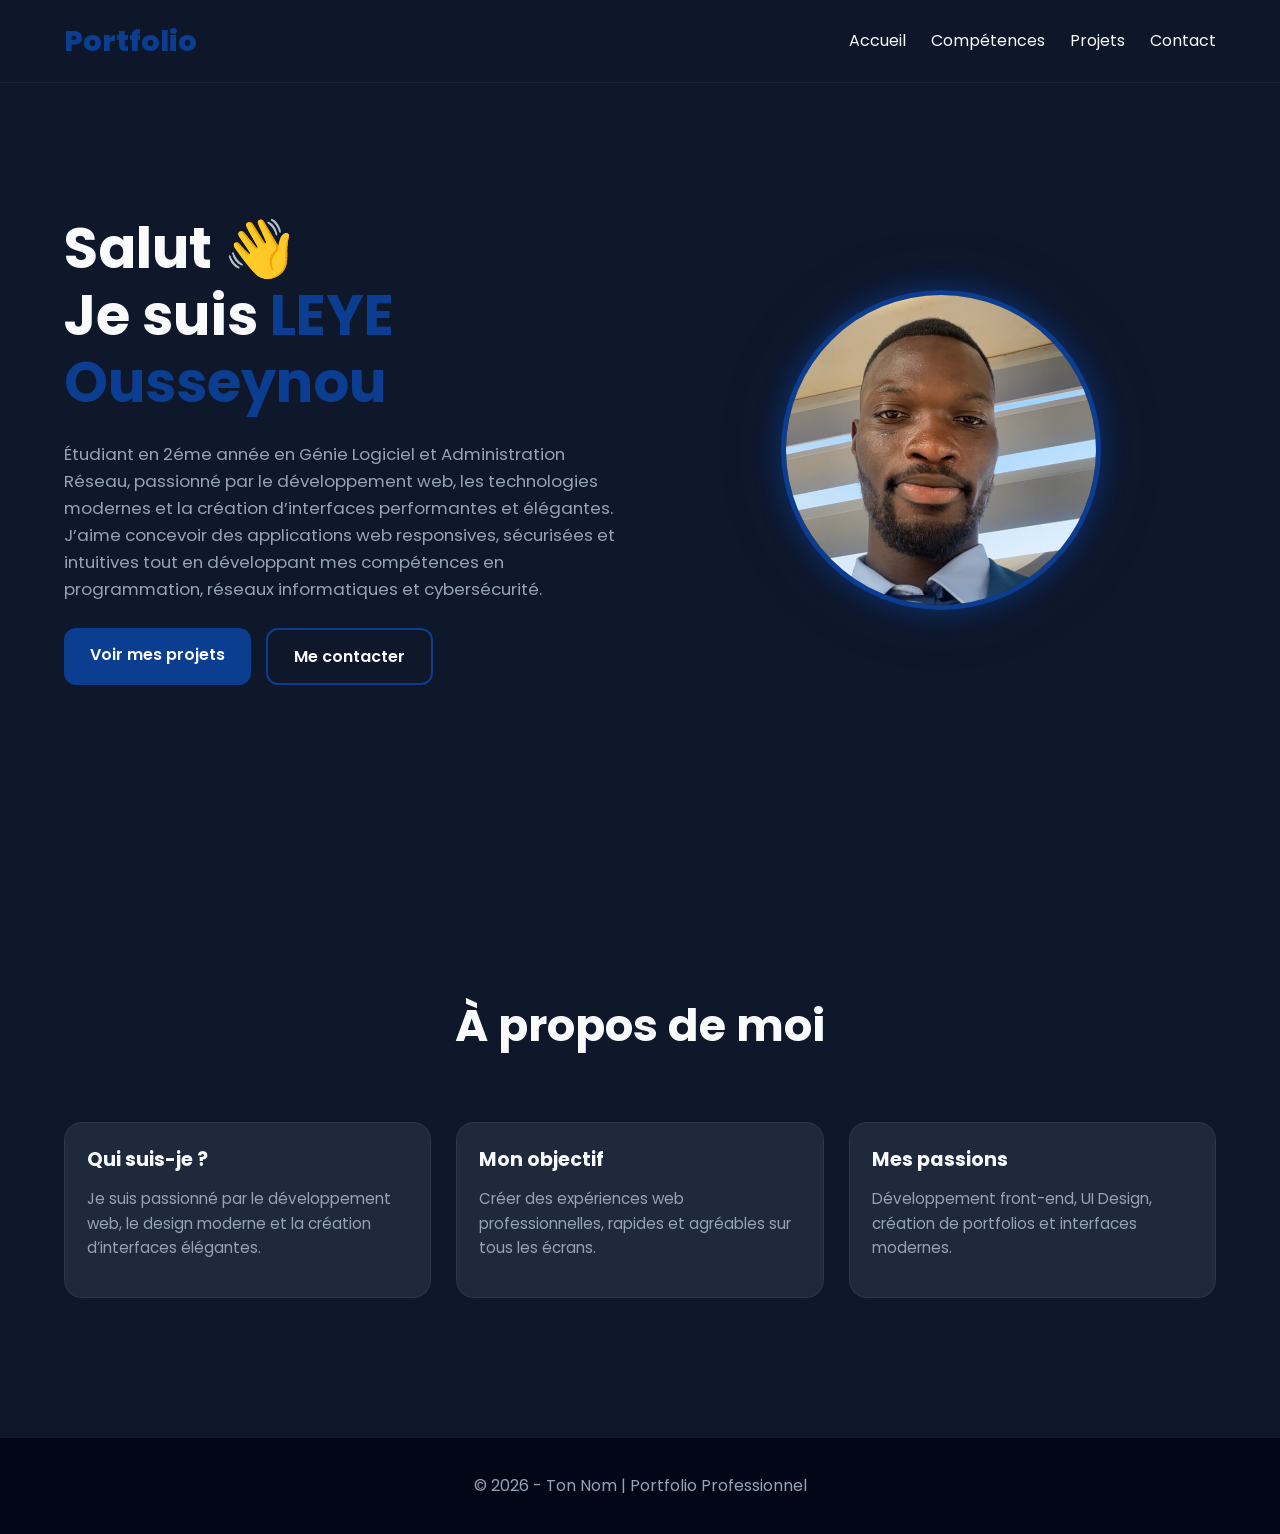
==== index.html @ 11eaa209 "Add files via upload" ====
<!DOCTYPE html>
<html lang="fr">

<head>

<meta charset="UTF-8">
<meta name="viewport" content="width=device-width, initial-scale=1.0">

<title>Portfolio | Ton Nom</title>

<link rel="stylesheet" href="css/style.css">

<link href="https://fonts.googleapis.com/css2?family=Poppins:wght@300;400;500;600;700&display=swap" rel="stylesheet">

</head>

<body>

<!-- HEADER -->

<header>

<div class="container">

<nav>

<div class="logo">
Portfolio
</div>

<ul class="nav-links">

<li><a href="index.html">Accueil</a></li>

<li><a href="pages/competences.html">Compétences</a></li>

<li><a href="pages/projets.html">Projets</a></li>

<li><a href="pages/contact.html">Contact</a></li>

</ul>

</nav>

</div>

</header>

<!-- HERO -->

<section class="hero">

<div class="container">

<div class="hero-content">

<div class="hero-text">

<h1>
Salut 👋<br>
Je suis <span>LEYE Ousseynou</span><br>
</h1>

<p>
<p>
    Étudiant en 2éme année en Génie Logiciel et Administration Réseau,
    passionné par le développement web, les technologies modernes
    et la création d’interfaces performantes et élégantes.
    J’aime concevoir des applications web responsives,
    sécurisées et intuitives tout en développant mes compétences
    en programmation, réseaux informatiques et cybersécurité.
</p>
</p>

<div class="hero-buttons">

<a href="pages/projets.html" class="btn">
Voir mes projets
</a>

<a href="pages/contact.html" class="btn btn-outline">
Me contacter
</a>

</div>

</div>

<div class="hero-image">

<img src="images/profil.jpg" alt="Photo de profil">

</div>

</div>

</div>

</section>

<!-- A PROPOS -->

<section>

<div class="container">

<h2 class="section-title">
À propos de moi
</h2>

<div class="cards">

<div class="card">

<div class="card-content">

<h3>Qui suis-je ?</h3>

<p>
Je suis passionné par le développement web,
le design moderne et la création
d’interfaces élégantes.
</p>

</div>

</div>

<div class="card">

<div class="card-content">

<h3>Mon objectif</h3>

<p>
Créer des expériences web professionnelles,
rapides et agréables sur tous les écrans.
</p>

</div>

</div>

<div class="card">

<div class="card-content">

<h3>Mes passions</h3>

<p>
Développement front-end, UI Design,
création de portfolios et interfaces modernes.
</p>

</div>

</div>

</div>

</div>

</section>

<!-- FOOTER -->

<footer>

<div class="container">

<p>
©️ 2026 - Ton Nom | Portfolio Professionnel
</p>

</div>

</footer>

</body>
</html>
---- css/style.css ----
/* =========================
   RESET + BASE
========================= */

*{
    margin:0;
    padding:0;
    box-sizing:border-box;
    scroll-behavior:smooth;
}

:root{
    --primary:#0b3d91;
    --secondary:#062a63;
    --accent:#38bdf8;
    --dark:#0f172a;
    --card:#1e293b;
    --text:#f8fafc;
    --gray:#94a3b8;
}

body{
    font-family:'Poppins',sans-serif;
    background:var(--dark);
    color:var(--text);
    line-height:1.6;
    overflow-x:hidden;
}

img{
    width:100%;
    display:block;
}

a{
    text-decoration:none;
    color:inherit;
}

ul{
    list-style:none;
}

.container{
    width:90%;
    max-width:1200px;
    margin:auto;
}

section{
    padding:90px 0;
}

.section-title{
    text-align:center;
    font-size:2.8rem;
    margin-bottom:60px;
    font-weight:700;
}

/* =========================
   HEADER
========================= */

header{
    position:fixed;
    width:100%;
    top:0;
    z-index:1000;
    background:rgba(15,23,42,0.9);
    backdrop-filter:blur(12px);
    border-bottom:1px solid rgba(255,255,255,0.05);
}

nav{
    display:flex;
    justify-content:space-between;
    align-items:center;
    padding:18px 0;
}

.logo{
    font-size:1.8rem;
    font-weight:800;
    color:var(--primary);
}

.nav-links{
    display:flex;
    gap:25px;
}

.nav-links a:hover{
    color:var(--accent);
}

/* =========================
   HERO
========================= */

.hero{
    min-height:100vh;
    display:flex;
    align-items:center;
}

.hero-content{
    display:grid;
    grid-template-columns:1fr 1fr;
    gap:50px;
    align-items:center;
}

.hero-text h1{
    font-size:3.5rem;
    line-height:1.2;
    margin-bottom:20px;
}

.hero-text span{
    color:var(--primary);
}

.hero-text p{
    color:var(--gray);
    margin-bottom:25px;
    font-size:1.05rem;
}

.hero-buttons{
    display:flex;
    gap:15px;
    flex-wrap:wrap;
}

/* PHOTO PROFIL */
.hero-image{
    display:flex;
    justify-content:center;
    align-items:center;
}

.hero-image img{
    width:320px;
    height:320px;
    object-fit:cover;
    border-radius:50%;
    border:5px solid var(--primary);
    box-shadow:0 0 25px rgba(11,61,145,0.6), 0 0 60px rgba(11,61,145,0.25);
}

/* =========================
   BUTTONS
========================= */

.btn{
    display:inline-block;
    padding:14px 26px;
    background:var(--primary);
    border-radius:12px;
    transition:0.3s;
    font-weight:600;
    border:none;
    cursor:pointer;
}

.btn:hover{
    background:var(--secondary);
    transform:translateY(-3px);
}

.btn-outline{
    border:2px solid var(--primary);
    background:transparent;
}

.btn-outline:hover{
    background:var(--primary);
}

/* =========================
   CARDS / PROJETS
========================= */

.cards{
    display:grid;
    grid-template-columns:repeat(auto-fit,minmax(280px,1fr));
    gap:25px;
}

.card{
    background:var(--card);
    border-radius:18px;
    overflow:hidden;
    transition:0.35s;
    border:1px solid rgba(255,255,255,0.06);
}

.card:hover{
    transform:translateY(-10px);
    box-shadow:0 15px 40px rgba(0,0,0,0.4);
}

/* IMAGE PROJETS */
.card img{
    width:100%;
    height:220px;
    object-fit:cover;
}

.card-content{
    padding:22px;
}

.card-content h3{
    margin-bottom:12px;
    font-size:1.2rem;
}

.card-content p{
    color:var(--gray);
    margin-bottom:15px;
    font-size:0.95rem;
}

/* =========================
   SEARCH BOX
========================= */

.search-box{
    display:flex;
    gap:15px;
    justify-content:center;
    margin-bottom:50px;
    flex-wrap:wrap;
}

.search-box input{
    width:380px;
    max-width:100%;
}

/* =========================
   FORMS
========================= */

form{
    max-width:650px;
    margin:auto;
    display:flex;
    flex-direction:column;
    gap:15px;
}

input,
textarea,
select{
    padding:16px;
    border:none;
    border-radius:10px;
    background:var(--card);
    color:var(--text);
    font-size:1rem;
    outline:none;
    border:1px solid transparent;
    transition:0.3s;
}

input:focus,
textarea:focus,
select:focus{
    border-color:var(--primary);
}

/* =========================
   FOOTER
========================= */

footer{
    background:#020617;
    text-align:center;
    padding:35px 0;
    margin-top:50px;
}

footer p{
    color:var(--gray);
}

/* =========================
   RESPONSIVE
========================= */

@media(max-width:900px){

    .hero-content{
        grid-template-columns:1fr;
        text-align:center;
    }

    .hero-text h1{
        font-size:2.8rem;
    }

    .hero-buttons{
        justify-content:center;
    }

    .hero-image img{
        width:260px;
        height:260px;
    }
}

@media(max-width:700px){

    .nav-links{
        display:none;
    }

    .section-title{
        font-size:2rem;
    }

    .hero-text h1{
        font-size:2.2rem;
    }
}
/* =========================
   SKILLS / COMPÉTENCES
========================= */

.skills-grid{
    display:grid;
    grid-template-columns:repeat(auto-fit,minmax(220px,1fr));
    gap:25px;
}

.skill-card{
    background:var(--card);
    padding:35px 25px;
    border-radius:18px;
    text-align:center;
    transition:0.3s;
    border:1px solid rgba(255,255,255,0.05);
}

.skill-card:hover{
    transform:translateY(-8px);
    box-shadow:0 10px 30px rgba(0,0,0,0.3);
}

.skill-icon{
    font-size:3.5rem;
    margin-bottom:20px;
}

.skill-card h3{
    margin-bottom:12px;
    font-size:1.2rem;
}

.skill-card p{
    color:var(--gray);
    font-size:0.95rem;
}
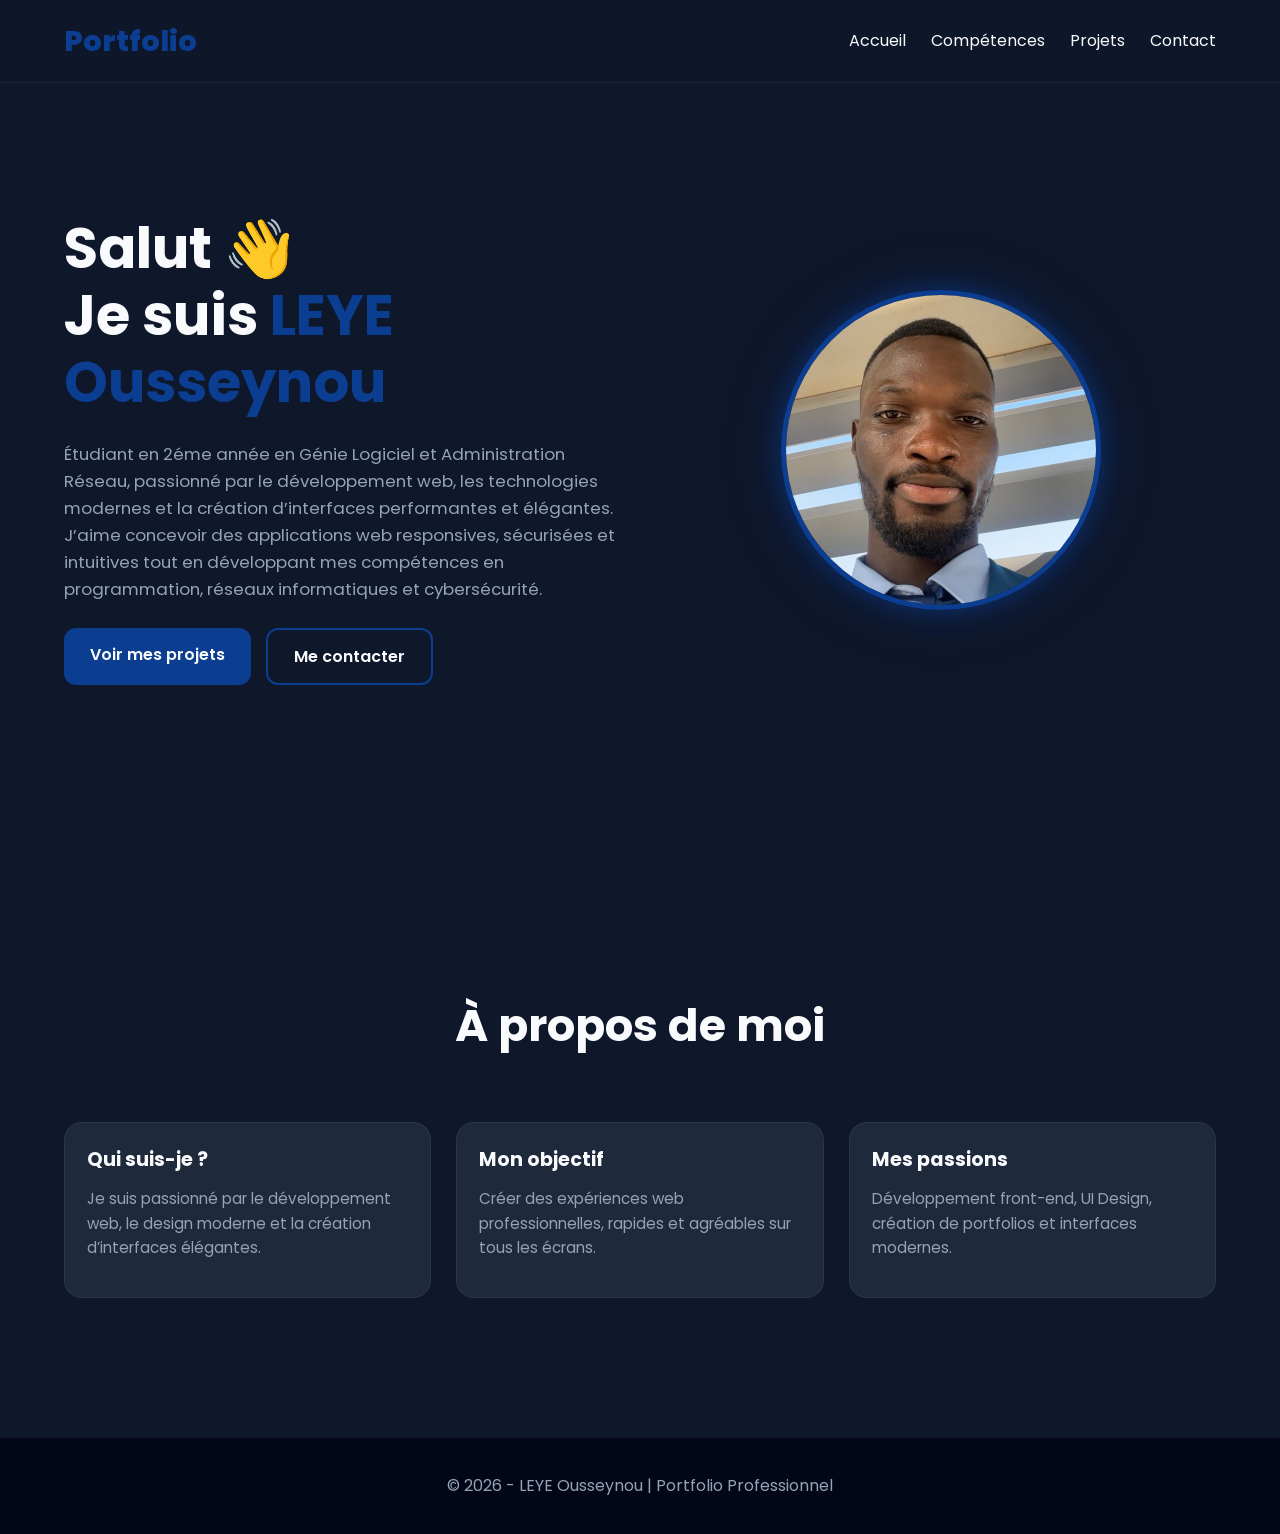
==== commit 23258f9f: "index.html" ====
--- a/index.html
+++ b/index.html
@@ -169,7 +169,7 @@
 <div class="container">
 
 <p>
-©️ 2026 - Ton Nom | Portfolio Professionnel
+©️ 2026 - LEYE Ousseynou | Portfolio Professionnel
 </p>
 
 </div>
@@ -177,4 +177,4 @@
 </footer>
 
 </body>
-</html>+</html>
--- a/css/style.css
+++ b/css/style.css
@@ -314,8 +314,16 @@
 
 @media(max-width:700px){
 
+    nav{
+        flex-direction:column;
+        gap:20px;
+    }
+
     .nav-links{
-        display:none;
+        display:flex;
+        flex-direction:column;
+        align-items:center;
+        gap:15px;
     }
 
     .section-title{
@@ -324,6 +332,361 @@
 
     .hero-text h1{
         font-size:2.2rem;
+    }
+
+    .hero-content{
+        grid-template-columns:1fr;
+        text-align:center;
+    }
+
+    .hero-buttons{
+        justify-content:center;
+    }
+}
+
+/* =========================
+   RESET + BASE
+========================= */
+
+*{
+    margin:0;
+    padding:0;
+    box-sizing:border-box;
+    scroll-behavior:smooth;
+}
+
+:root{
+    --primary:#0b3d91;
+    --secondary:#062a63;
+    --accent:#38bdf8;
+    --dark:#0f172a;
+    --card:#1e293b;
+    --text:#f8fafc;
+    --gray:#94a3b8;
+}
+
+body{
+    font-family:'Poppins',sans-serif;
+    background:var(--dark);
+    color:var(--text);
+    line-height:1.6;
+    overflow-x:hidden;
+}
+
+img{
+    width:100%;
+    display:block;
+}
+
+a{
+    text-decoration:none;
+    color:inherit;
+}
+
+ul{
+    list-style:none;
+}
+
+.container{
+    width:90%;
+    max-width:1200px;
+    margin:auto;
+}
+
+section{
+    padding:90px 0;
+}
+
+.section-title{
+    text-align:center;
+    font-size:2.8rem;
+    margin-bottom:60px;
+    font-weight:700;
+}
+
+/* =========================
+   HEADER
+========================= */
+
+header{
+    position:fixed;
+    width:100%;
+    top:0;
+    z-index:1000;
+    background:rgba(15,23,42,0.9);
+    backdrop-filter:blur(12px);
+    border-bottom:1px solid rgba(255,255,255,0.05);
+}
+
+nav{
+    display:flex;
+    justify-content:space-between;
+    align-items:center;
+    padding:18px 0;
+}
+
+.logo{
+    font-size:1.8rem;
+    font-weight:800;
+    color:var(--primary);
+}
+
+.nav-links{
+    display:flex;
+    gap:25px;
+}
+
+.nav-links a:hover{
+    color:var(--accent);
+}
+
+/* =========================
+   HERO
+========================= */
+
+.hero{
+    min-height:100vh;
+    display:flex;
+    align-items:center;
+}
+
+.hero-content{
+    display:grid;
+    grid-template-columns:1fr 1fr;
+    gap:50px;
+    align-items:center;
+}
+
+.hero-text h1{
+    font-size:3.5rem;
+    line-height:1.2;
+    margin-bottom:20px;
+}
+
+.hero-text span{
+    color:var(--primary);
+}
+
+.hero-text p{
+    color:var(--gray);
+    margin-bottom:25px;
+    font-size:1.05rem;
+}
+
+.hero-buttons{
+    display:flex;
+    gap:15px;
+    flex-wrap:wrap;
+}
+
+/* PHOTO PROFIL */
+.hero-image{
+    display:flex;
+    justify-content:center;
+    align-items:center;
+}
+
+.hero-image img{
+    width:320px;
+    height:320px;
+    object-fit:cover;
+    border-radius:50%;
+    border:5px solid var(--primary);
+    box-shadow:0 0 25px rgba(11,61,145,0.6), 0 0 60px rgba(11,61,145,0.25);
+}
+
+/* =========================
+   BUTTONS
+========================= */
+
+.btn{
+    display:inline-block;
+    padding:14px 26px;
+    background:var(--primary);
+    border-radius:12px;
+    transition:0.3s;
+    font-weight:600;
+    border:none;
+    cursor:pointer;
+}
+
+.btn:hover{
+    background:var(--secondary);
+    transform:translateY(-3px);
+}
+
+.btn-outline{
+    border:2px solid var(--primary);
+    background:transparent;
+}
+
+.btn-outline:hover{
+    background:var(--primary);
+}
+
+/* =========================
+   CARDS / PROJETS
+========================= */
+
+.cards{
+    display:grid;
+    grid-template-columns:repeat(auto-fit,minmax(280px,1fr));
+    gap:25px;
+}
+
+.card{
+    background:var(--card);
+    border-radius:18px;
+    overflow:hidden;
+    transition:0.35s;
+    border:1px solid rgba(255,255,255,0.06);
+}
+
+.card:hover{
+    transform:translateY(-10px);
+    box-shadow:0 15px 40px rgba(0,0,0,0.4);
+}
+
+/* IMAGE PROJETS */
+.card img{
+    width:100%;
+    height:220px;
+    object-fit:cover;
+}
+
+.card-content{
+    padding:22px;
+}
+
+.card-content h3{
+    margin-bottom:12px;
+    font-size:1.2rem;
+}
+
+.card-content p{
+    color:var(--gray);
+    margin-bottom:15px;
+    font-size:0.95rem;
+}
+
+/* =========================
+   SEARCH BOX
+========================= */
+
+.search-box{
+    display:flex;
+    gap:15px;
+    justify-content:center;
+    margin-bottom:50px;
+    flex-wrap:wrap;
+}
+
+.search-box input{
+    width:380px;
+    max-width:100%;
+}
+
+/* =========================
+   FORMS
+========================= */
+
+form{
+    max-width:650px;
+    margin:auto;
+    display:flex;
+    flex-direction:column;
+    gap:15px;
+}
+
+input,
+textarea,
+select{
+    padding:16px;
+    border:none;
+    border-radius:10px;
+    background:var(--card);
+    color:var(--text);
+    font-size:1rem;
+    outline:none;
+    border:1px solid transparent;
+    transition:0.3s;
+}
+
+input:focus,
+textarea:focus,
+select:focus{
+    border-color:var(--primary);
+}
+
+/* =========================
+   FOOTER
+========================= */
+
+footer{
+    background:#020617;
+    text-align:center;
+    padding:35px 0;
+    margin-top:50px;
+}
+
+footer p{
+    color:var(--gray);
+}
+
+/* =========================
+   RESPONSIVE
+========================= */
+
+@media(max-width:900px){
+
+    .hero-content{
+        grid-template-columns:1fr;
+        text-align:center;
+    }
+
+    .hero-text h1{
+        font-size:2.8rem;
+    }
+
+    .hero-buttons{
+        justify-content:center;
+    }
+
+    .hero-image img{
+        width:260px;
+        height:260px;
+    }
+}
+
+@media(max-width:700px){
+
+    nav{
+        flex-direction:column;
+        gap:20px;
+    }
+
+    .nav-links{
+        display:flex;
+        flex-direction:column;
+        align-items:center;
+        gap:15px;
+    }
+
+    .section-title{
+        font-size:2rem;
+    }
+
+    .hero-text h1{
+        font-size:2.2rem;
+    }
+
+    .hero-content{
+        grid-template-columns:1fr;
+        text-align:center;
+    }
+
+    .hero-buttons{
+        justify-content:center;
     }
 }
 /* =========================
@@ -363,4 +726,43 @@
 .skill-card p{
     color:var(--gray);
     font-size:0.95rem;
-}+}
+}
+/* =========================
+   SKILLS / COMPÉTENCES
+========================= */
+
+.skills-grid{
+    display:grid;
+    grid-template-columns:repeat(auto-fit,minmax(220px,1fr));
+    gap:25px;
+}
+
+.skill-card{
+    background:var(--card);
+    padding:35px 25px;
+    border-radius:18px;
+    text-align:center;
+    transition:0.3s;
+    border:1px solid rgba(255,255,255,0.05);
+}
+
+.skill-card:hover{
+    transform:translateY(-8px);
+    box-shadow:0 10px 30px rgba(0,0,0,0.3);
+}
+
+.skill-icon{
+    font-size:3.5rem;
+    margin-bottom:20px;
+}
+
+.skill-card h3{
+    margin-bottom:12px;
+    font-size:1.2rem;
+}
+
+.skill-card p{
+    color:var(--gray);
+    font-size:0.95rem;
+}
